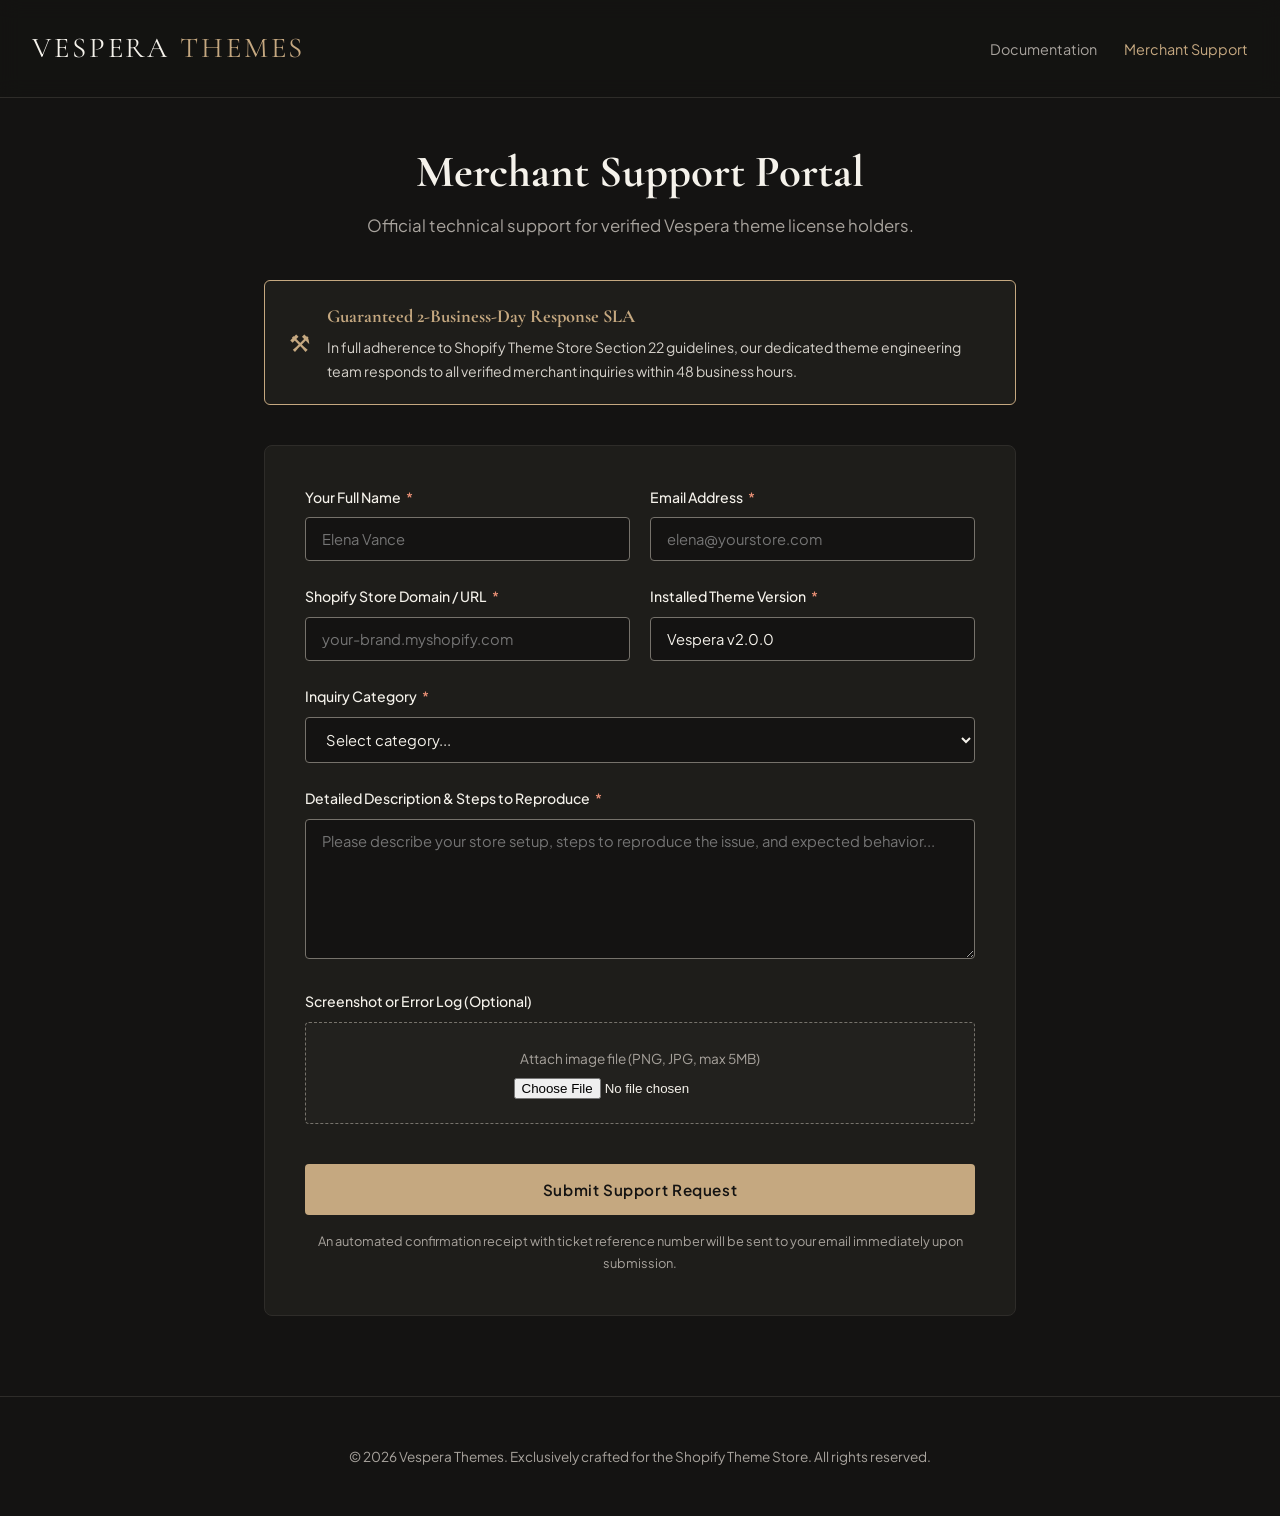
==== docs/support.html @ e6bc150c "fix: protect delayed picker initialization and link public documentation & support portal" ====
<!DOCTYPE html>
<html lang="en">
<head>
  <meta charset="UTF-8">
  <meta name="viewport" content="width=device-width, initial-scale=1.0">
  <title>Merchant Support & Technical Help | Vespera Theme</title>
  <link rel="preconnect" href="https://fonts.googleapis.com">
  <link rel="preconnect" href="https://fonts.gstatic.com" crossorigin>
  <link href="https://fonts.googleapis.com/css2?family=Cormorant+Garamond:ital,wght@0,400;0,600;1,400&family=Plus+Jakarta+Sans:wght@300;400;500;600&display=swap" rel="stylesheet">
  <style>
    :root {
      --bg: #141312;
      --surface: #1E1D1A;
      --surface-subtle: #2A2826;
      --text: #F5F2EB;
      --text-muted: #A8A39D;
      --accent: #C5A880;
      --border: #2E2C29;
      --border-highlight: #76726B;
      --font-heading: 'Cormorant Garamond', Georgia, serif;
      --font-body: 'Plus Jakarta Sans', -apple-system, sans-serif;
    }
    * { box-sizing: border-box; margin: 0; padding: 0; }
    body {
      background-color: var(--bg);
      color: var(--text);
      font-family: var(--font-body);
      font-size: 15px;
      line-height: 1.7;
    }
    header.doc-header {
      border-bottom: 1px solid var(--border);
      padding: 1.5rem 2rem;
      display: flex;
      justify-content: space-between;
      align-items: center;
      position: sticky;
      top: 0;
      background: rgba(20, 19, 18, 0.95);
      backdrop-filter: blur(10px);
      z-index: 100;
    }
    .logo {
      font-family: var(--font-heading);
      font-size: 1.8rem;
      letter-spacing: 0.1em;
      text-transform: uppercase;
      color: var(--text);
      text-decoration: none;
    }
    .logo span { color: var(--accent); }
    nav.doc-nav a {
      color: var(--text-muted);
      text-decoration: none;
      margin-left: 1.5rem;
      font-size: 0.9rem;
      transition: color 0.2s;
    }
    nav.doc-nav a:hover, nav.doc-nav a.active { color: var(--accent); }
    .container {
      max-width: 800px;
      margin: 3rem auto;
      padding: 0 1.5rem;
    }
    h1 {
      font-family: var(--font-heading);
      font-size: 2.8rem;
      line-height: 1.2;
      margin-bottom: 0.75rem;
      text-align: center;
    }
    .subtitle {
      text-align: center;
      color: var(--text-muted);
      margin-bottom: 2.5rem;
      font-size: 1.05rem;
    }
    .sla-banner {
      background: var(--surface);
      border: 1px solid var(--accent);
      border-radius: 6px;
      padding: 1.25rem 1.5rem;
      margin-bottom: 2.5rem;
      display: flex;
      align-items: center;
      gap: 1rem;
    }
    .sla-icon { font-size: 1.5rem; color: var(--accent); }
    .sla-text h4 { font-family: var(--font-heading); font-size: 1.15rem; color: var(--accent); margin-bottom: 0.2rem; }
    .sla-text p { font-size: 0.88rem; color: #D5D1CA; margin: 0; }
    form.support-form {
      background: var(--surface);
      border: 1px solid var(--border);
      border-radius: 8px;
      padding: 2.5rem;
    }
    .form-group {
      margin-bottom: 1.5rem;
    }
    .form-row {
      display: grid;
      grid-template-columns: 1fr 1fr;
      gap: 1.25rem;
    }
    label {
      display: block;
      margin-bottom: 0.5rem;
      font-size: 0.88rem;
      font-weight: 500;
      color: var(--text);
    }
    label span.req { color: #E88F75; margin-left: 3px; }
    input[type="text"],
    input[type="email"],
    input[type="url"],
    select,
    textarea {
      width: 100%;
      background: var(--bg);
      border: 1px solid var(--border-highlight);
      border-radius: 4px;
      padding: 0.75rem 1rem;
      color: var(--text);
      font-family: inherit;
      font-size: 0.92rem;
      transition: border-color 0.2s, box-shadow 0.2s;
    }
    input:focus, select:focus, textarea:focus {
      outline: none;
      border-color: var(--accent);
      box-shadow: 0 0 0 2px rgba(197, 168, 128, 0.2);
    }
    textarea { min-height: 140px; resize: vertical; }
    .file-upload-box {
      border: 1px dashed var(--border-highlight);
      padding: 1.5rem;
      text-align: center;
      border-radius: 4px;
      background: rgba(255, 255, 255, 0.02);
    }
    .file-upload-box input { margin-top: 0.5rem; }
    .submit-btn {
      background: var(--accent);
      color: var(--bg);
      border: none;
      padding: 1rem 2rem;
      font-family: inherit;
      font-size: 0.95rem;
      font-weight: 600;
      letter-spacing: 0.04em;
      border-radius: 4px;
      cursor: pointer;
      width: 100%;
      margin-top: 1rem;
      transition: background-color 0.2s, transform 0.1s;
    }
    .submit-btn:hover { background: #D5B890; }
    .submit-btn:active { transform: translateY(1px); }
    footer.doc-footer {
      border-top: 1px solid var(--border);
      padding: 3rem 2rem;
      text-align: center;
      color: var(--text-muted);
      font-size: 0.85rem;
      margin-top: 5rem;
    }
    @media (max-width: 600px) {
      .form-row { grid-template-columns: 1fr; }
      form.support-form { padding: 1.5rem; }
    }
  </style>
</head>
<body>

  <header class="doc-header">
    <a href="index.html" class="logo">Vespera <span>Themes</span></a>
    <nav class="doc-nav">
      <a href="index.html">Documentation</a>
      <a href="support.html" class="active">Merchant Support</a>
    </nav>
  </header>

  <div class="container">
    <h1>Merchant Support Portal</h1>
    <p class="subtitle">Official technical support for verified Vespera theme license holders.</p>

    <div class="sla-banner">
      <div class="sla-icon">&#9874;</div>
      <div class="sla-text">
        <h4>Guaranteed 2-Business-Day Response SLA</h4>
        <p>In full adherence to Shopify Theme Store Section 22 guidelines, our dedicated theme engineering team responds to all verified merchant inquiries within 48 business hours.</p>
      </div>
    </div>

    <form class="support-form" action="https://formsubmit.co/abuabdulrazacka@gmail.com" method="POST" enctype="multipart/form-data">
      <input type="hidden" name="_subject" value="New Vespera Theme Support Request">
      <input type="hidden" name="_template" value="table">
      <input type="hidden" name="_captcha" value="false">
      
      <div class="form-row">
        <div class="form-group">
          <label for="merchant-name">Your Full Name <span class="req">*</span></label>
          <input type="text" id="merchant-name" name="name" required placeholder="Elena Vance">
        </div>
        <div class="form-group">
          <label for="merchant-email">Email Address <span class="req">*</span></label>
          <input type="email" id="merchant-email" name="email" required placeholder="elena@yourstore.com">
        </div>
      </div>

      <div class="form-row">
        <div class="form-group">
          <label for="store-domain">Shopify Store Domain / URL <span class="req">*</span></label>
          <input type="text" id="store-domain" name="store_url" required placeholder="your-brand.myshopify.com">
        </div>
        <div class="form-group">
          <label for="theme-version">Installed Theme Version <span class="req">*</span></label>
          <input type="text" id="theme-version" name="theme_version" readonly value="Vespera v2.0.0">
        </div>
      </div>

      <div class="form-group">
        <label for="support-topic">Inquiry Category <span class="req">*</span></label>
        <select id="support-topic" name="topic" required>
          <option value="" disabled selected>Select category...</option>
          <option value="setup">Initial Setup & Preset Activation</option>
          <option value="product-page">Product Page & Media Configuration</option>
          <option value="cart">Cart Drawer & Checkout Flow</option>
          <option value="accessibility">Accessibility & Keyboard Navigation</option>
          <option value="bug">Bug Report / Unexpected Behavior</option>
          <option value="other">General Question</option>
        </select>
      </div>

      <div class="form-group">
        <label for="issue-description">Detailed Description & Steps to Reproduce <span class="req">*</span></label>
        <textarea id="issue-description" name="description" required placeholder="Please describe your store setup, steps to reproduce the issue, and expected behavior..."></textarea>
      </div>

      <div class="form-group">
        <label for="file-attachment">Screenshot or Error Log (Optional)</label>
        <div class="file-upload-box">
          <p style="color: var(--text-muted); font-size: 0.85rem;">Attach image file (PNG, JPG, max 5MB)</p>
          <input type="file" id="file-attachment" name="attachment" accept="image/*,.pdf">
        </div>
      </div>

      <button type="submit" class="submit-btn">Submit Support Request</button>
      <p style="text-align: center; color: var(--text-muted); font-size: 0.8rem; margin-top: 1rem;">
        An automated confirmation receipt with ticket reference number will be sent to your email immediately upon submission.
      </p>
    </form>
  </div>

  <footer class="doc-footer">
    <p>&copy; 2026 Vespera Themes. Exclusively crafted for the Shopify Theme Store. All rights reserved.</p>
  </footer>

</body>
</html>
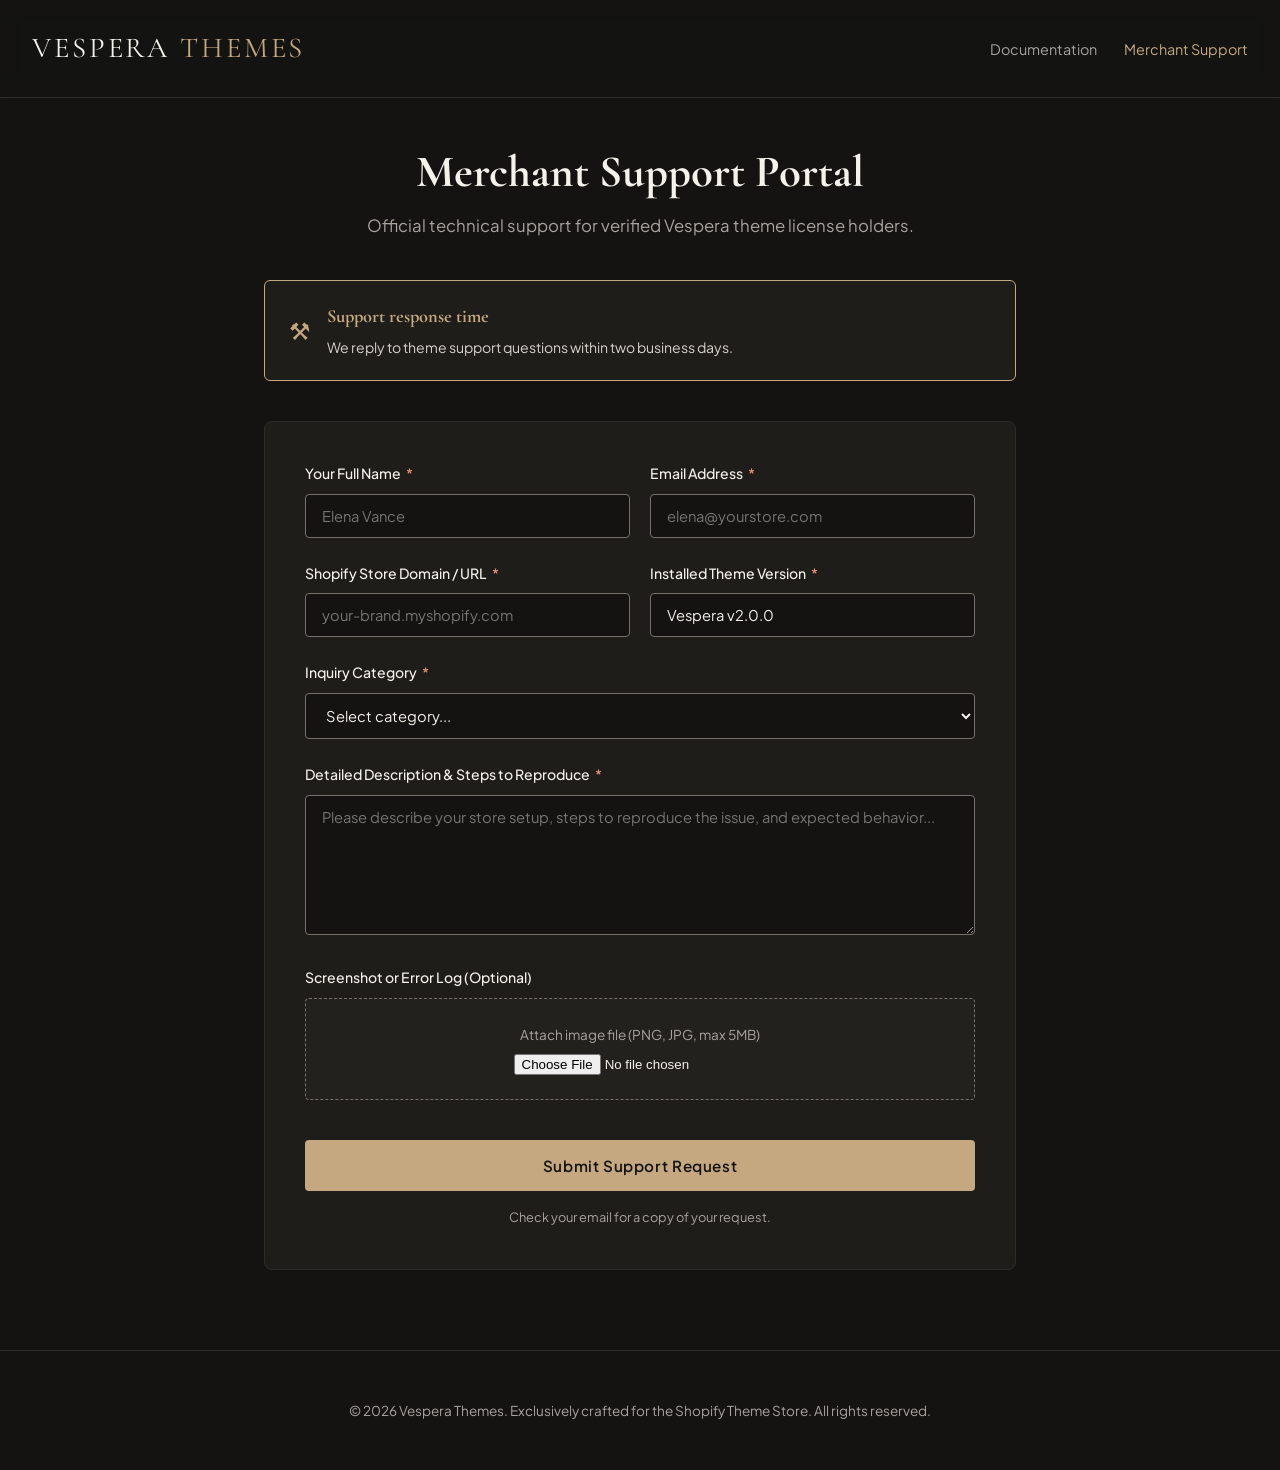
==== commit e662a535: "Configure merchant support acknowledgments and clarify response time" ====
--- a/docs/support.html
+++ b/docs/support.html
@@ -187,15 +187,15 @@
     <div class="sla-banner">
       <div class="sla-icon">&#9874;</div>
       <div class="sla-text">
-        <h4>Guaranteed 2-Business-Day Response SLA</h4>
-        <p>In full adherence to Shopify Theme Store Section 22 guidelines, our dedicated theme engineering team responds to all verified merchant inquiries within 48 business hours.</p>
+        <h4>Support response time</h4>
+        <p>We reply to theme support questions within two business days.</p>
       </div>
     </div>
 
     <form class="support-form" action="https://formsubmit.co/abuabdulrazacka@gmail.com" method="POST" enctype="multipart/form-data">
       <input type="hidden" name="_subject" value="New Vespera Theme Support Request">
       <input type="hidden" name="_template" value="table">
-      <input type="hidden" name="_captcha" value="false">
+      <input type="hidden" name="_autoresponse" value="Thank you for contacting Vespera Themes. We received your support request and will reply within two business days.">
       
       <div class="form-row">
         <div class="form-group">
@@ -247,7 +247,7 @@
 
       <button type="submit" class="submit-btn">Submit Support Request</button>
       <p style="text-align: center; color: var(--text-muted); font-size: 0.8rem; margin-top: 1rem;">
-        An automated confirmation receipt with ticket reference number will be sent to your email immediately upon submission.
+        Check your email for a copy of your request.
       </p>
     </form>
   </div>
